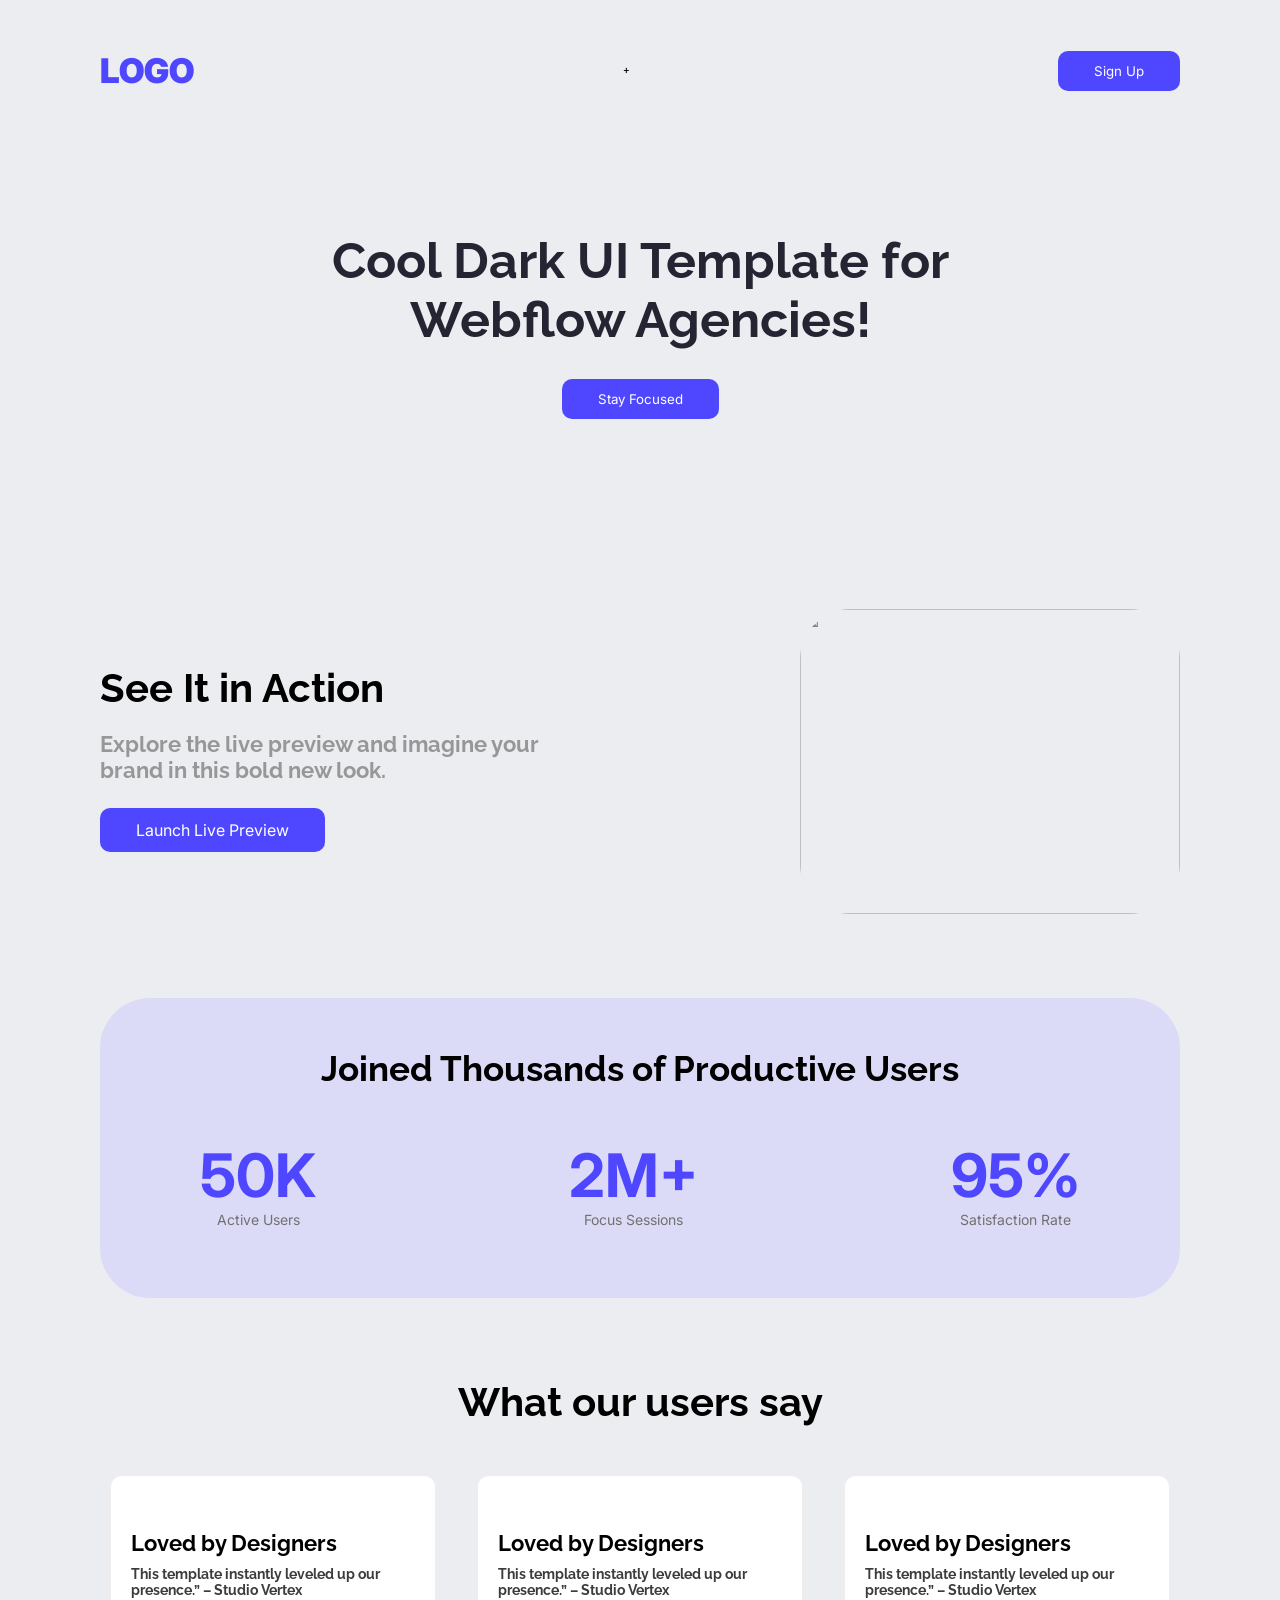
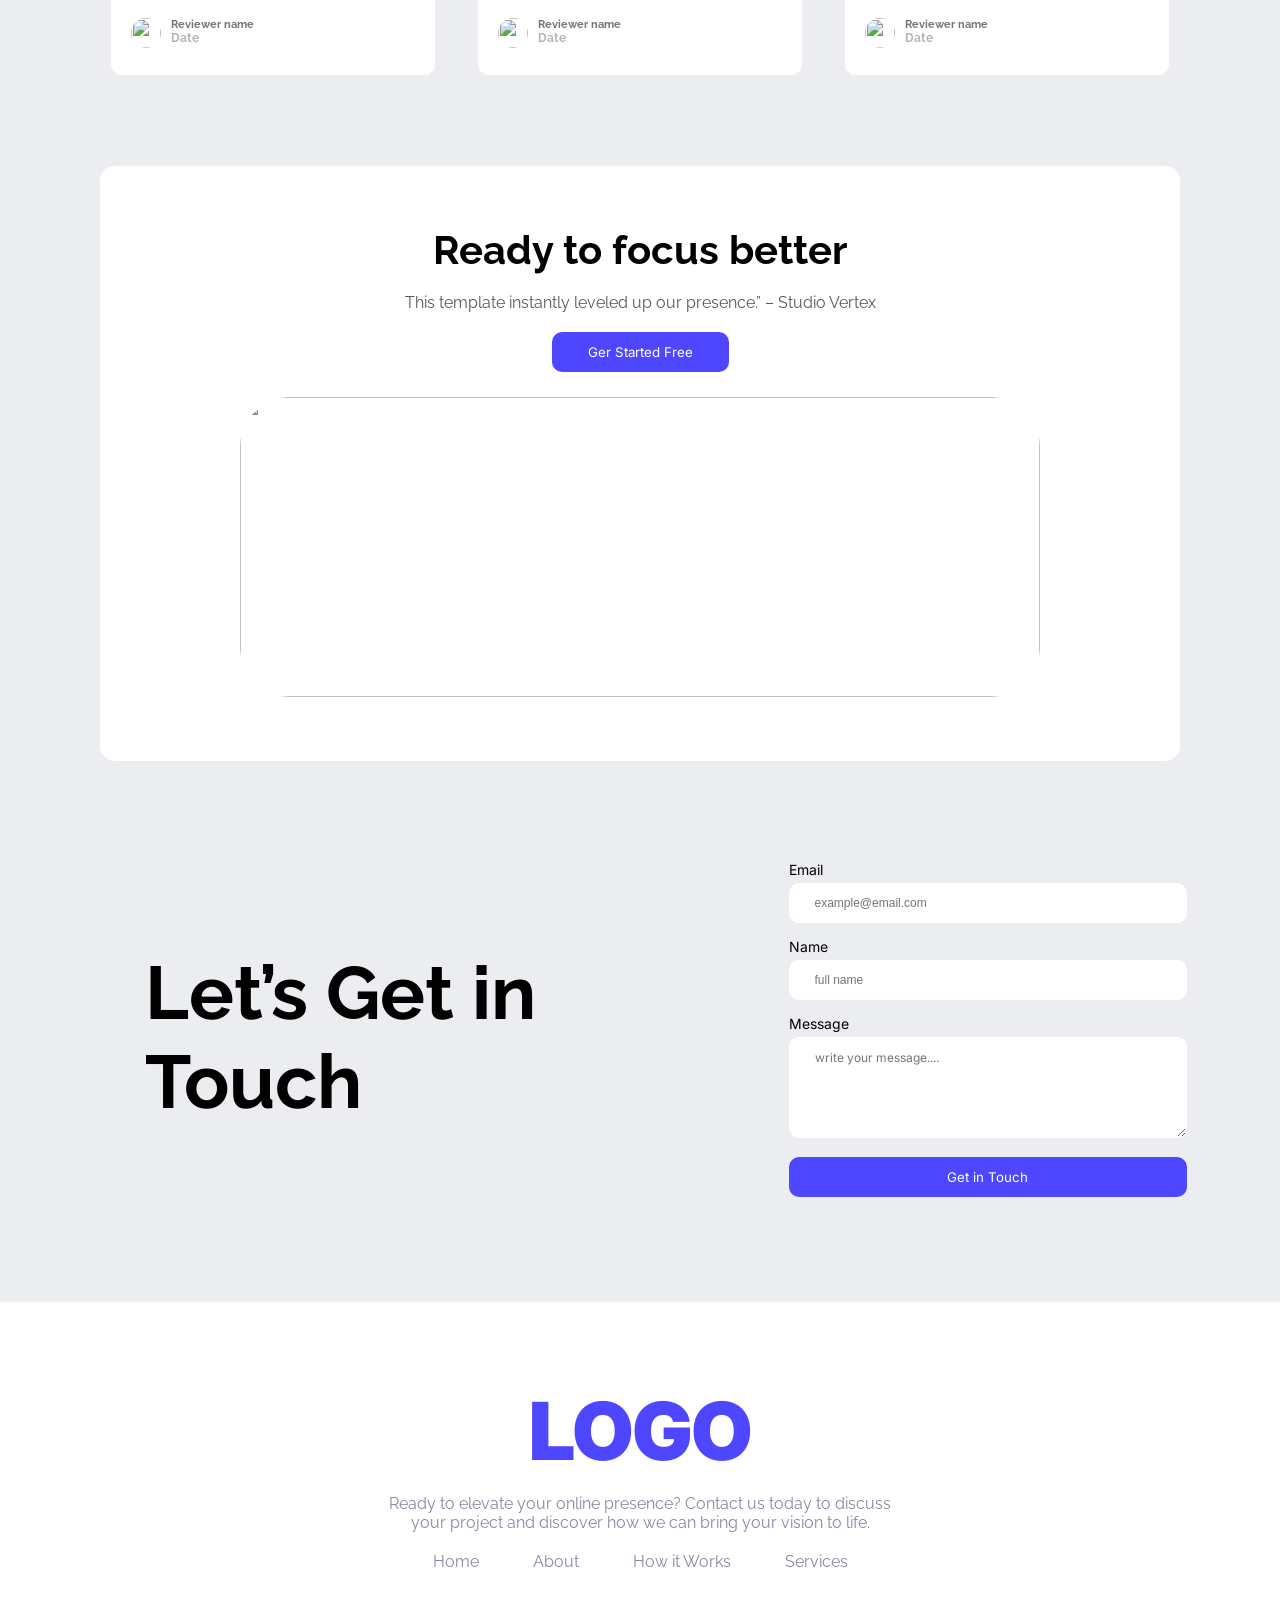
==== index.html @ 705f2113 "adding correction" ====
<!DOCTYPE html>
<html lang="en">
<head>
    <meta charset="UTF-8">
    <meta name="viewport" content="width=device-width, initial-scale=1.0">
    <title>Document</title>

  <link rel="preconnect" href="https://fonts.googleapis.com">

  <link rel="preconnect" href="https://fonts.gstatic.com" crossorigin>

  <link rel="preconnect" href="https://fonts.gstatic.com" crossorigin>

  <link
    href="https://fonts.googleapis.com/css2?family=Inter:ital,opsz,wght@0,14..32,100..900;1,14..32,100..900&family=Raleway:ital,wght@0,100..900;1,100..900&display=swap"
    rel="stylesheet">

  <link rel="stylesheet" href="styles/mystyle.css">

</head>
<body class="body-design">

  <header class="header">
    <!--nav-->
    <nav>
      <h3 class="nav-header">LOGO</h3>
      +<button class="first-btn">Sign Up</button>
    </nav>
  

    <!--banner-->
    <section class="banner">
      <h1>Cool Dark UI Template for <br>Webflow Agencies!</h1>
      <button class="first-btn">Stay Focused
      </button>

    </section>
   
  </header>


   <main>
    <!--action part-->

    <section class="action">

      <div class="left-side-action">

        <h2>See It in Action</h2>
        <h4>Explore the live preview and imagine your <br> brand in this bold new look.</h4>

        <div class="first-btn">Launch Live Preview</div>

      </div>

      <div class="right-side-action">
        <img src="Assets/wc-mini.png" alt="">
      </div>

    </section>
   

    <!--user part -->
    <section class="productive-user">
      <h2>Joined Thousands of Productive Users</h2>
      <div class="user-details">
        <p><span>50K</span><br>Active Users</p>
        <p><span>2M+</span><br>Focus Sessions</p>
        <p><span>95%</span><br>Satisfaction Rate</p>
      </div>
    </section>
  

    <!--user feedback part-->
    <section class="feedback">
      <h3 class="feedback-header">What our users say</h3>
      <div class="user-card">
        <div class="cards card-1">
          <div class="str">
            <img src="Assets/icon-star.png" alt="">
            <img src="Assets/icon-star.png" alt="">
            <img src="Assets/icon-star.png" alt="">
            <img src="Assets/icon-star.png" alt="">
            <img src="Assets/icon-star.png" alt="">
          </div>
          <h4>Loved by Designers</h4>
          <h6>This template instantly leveled up our <br> presence.” – Studio Vertex</h6>
          <div class="reviewer-card">
            <img src="Assets/avatar.png" alt="">
            <div class="review-sender">
              <p>Reviewer name <br> <span>Date</span></p>
            </div>
          </div>
        </div>

        <div class="cards card-2">
          <div class="str">
            <img src="Assets/icon-star.png" alt="">
            <img src="Assets/icon-star.png" alt="">
            <img src="Assets/icon-star.png" alt="">
            <img src="Assets/icon-star.png" alt="">
            <img src="Assets/icon-star.png" alt="">
          </div>
          <h4>Loved by Designers</h4>
          <h6>This template instantly leveled up our <br> presence.” – Studio Vertex</h6>
          <div class="reviewer-card">
            <img src="Assets/avatar.png" alt="">
            <div class="review-sender">
              <p>Reviewer name <br> <span>Date</span></p>
            </div>
          </div>
        </div>

        <div class="cards card-3">
          <div class="str">
            <img src="Assets/icon-star.png" alt="">
            <img src="Assets/icon-star.png" alt="">
            <img src="Assets/icon-star.png" alt="">
            <img src="Assets/icon-star.png" alt="">
            <img src="Assets/icon-star.png" alt="">
          </div>
          <h4>Loved by Designers</h4>
          <h6>This template instantly leveled up our <br> presence.” – Studio Vertex</h6>
          <div class="reviewer-card">
            <img src="Assets/avatar.png" alt="">
            <div class="review-sender">
              <p>Reviewer name <br> <span>Date</span></p>
            </div>
          </div>
        </div>

      </div>
    </section>
    

<!--focus part -->
    <section class="focus-part">
      <h3>Ready to focus better</h3>
      <p>This template instantly leveled up our presence.” – Studio Vertex</p>
      <button class="first-btn">Ger Started Free</button>
      <img src="Assets/wc-big.png" alt="">

    </section>
  


    <!--let's get part-->
    <section class="let-part">
      <div class="left-let-part">
        <h2>Let’s Get in <br> Touch</h2>
      </div>
      <div class="right-let-part">

        <form action="user-form" class="container-fm">

          <div class="part-fm">
            <label for="email">Email</label>
            <input type="email" name="email" id="email" placeholder="example@email.com">
          </div>

          <div class="part-fm">
            <label for="name">Name</label>
            <input type="text" name="name" id="name" placeholder="full name">
          </div>

          <div class="part-fm">
            <label for="message">Message</label>
            <textarea name="message" id="message" placeholder="write your message...."></textarea>
          </div>
          
          <div class="part-fm">
            <button class="first-btn">Get in Touch</button>
          </div>
        </form>
      </div>
    </section>

   
   
  </main>

  


    <!--footer -->
  <footer class="ftr">
    <div class="ftr-headline">

      <h1>LOGO</h1>
      <p>Ready to elevate your online presence? Contact us today to discuss <br> your project and discover how we can
        bring your
        vision to life.</p>
    </div>
    <div class="ftr-menu">
      <ul>
        <li><a href="">Home</a></li>
        <li><a href="">About</a></li>
        <li><a href="">How it Works</a></li>
        <li><a href="">Services</a></li>
      </ul>
    </div>
  </footer>
 
</body>

</html>
---- styles/mystyle.css ----
* {
  margin: 0;
  padding: 0;
}
.inter-sans-serif {
  font-family: 'Inter', sans-serif;
  font-style: normal;
  font-optical-sizing: auto;
}

.body-design {
  font-family: 'Raleway', sans-serif;
  font-style: normal;
  font-optical-sizing: auto;
}


/* button*/
.first-btn {
  font-family: 'Inter', sans-serif;
  padding: 12px 36px;
  background-color: #4e47ff;
  color: #fff;
  border-radius: 10px;
  border: none;
  cursor: pointer;
  transition: background-color 0.6s ease;
}
.first-btn:hover {
  color: black;
  background-color: rgb(255, 0, 234);
}

body {
  max-width: 1440px;
  background: #ecedf1;
}

/* header*/
.header {
  background-image: url(../Assets/Hero-bg.png);
  background-repeat: no-repeat;
  margin: 0 auto;
}
.header nav {
  display: flex;
  align-items: center;
  justify-content: space-between;
  padding: 50px 100px;
}
.nav-header {
  font-family: 'Inter', sans-serif;
  font-size: 34px;
  font-weight: 900;
  color: #4e47ff;
}

/* banner*/
.banner {
  max-width: 905px;
  margin: 90px auto;
  text-align: center;
}
.banner h1 {
  font-size: 50px;
  font-weight: bold;
  color: #252432;
  margin-bottom: 30px;
}
.banner .first-btn {
  margin-bottom: 100px;
}

/*action part */
.action {
  display: flex;
  max-width: 1140px;
  align-items: center;
  justify-content: space-between;
  margin: 0 auto;
  padding: 0 100px;
  margin-bottom: 80px;
}
.left-side-action {
  width: 500px;
  height: 200px;
}
.left-side-action h2 {
  font-size: 40px;
  font-weight: bold;
}
.left-side-action h4 {
  font-size: 22px;
  color: #979797;
  margin: 20px 0 25px 0;
  display: block;
  text-align: left;
}
.right-side-action img {
  width: 380px;
  height: 305px;
  border-radius: 50px;
}
.action .first-btn {
  display: inline-block;
}

/* start productive user section */
.productive-user {
  background-color: #dcdbf7;
  max-width: 1140px;
  height: 300px;
  margin: 0 100px;
  text-align: center;
  padding: 0 100px;
  border-radius: 50px;
  margin-bottom: 80px;
}
.productive-user h2 {
  font-size: 35px;
  font-weight: bold;
  padding: 50px;
}
.user-details {
  font-family: 'Inter', sans-serif;
  display: flex;
  align-items: center;
  justify-content: space-between;
}
.user-details span {
  font-size: 60px;
  font-weight: bold;
  color: #4e47ff;
}
.user-details p {
  font-size: 14px;
  color: #726f6f;
}

/* start user feedback section */
.feedback {
  max-width: 1140px;
  margin: 0 auto;
  padding: 0 100px;
  margin-bottom: 80px;
}
.feedback .feedback-header {
  font-size: 40px;
  font-weight: bold;
  text-align: center;
  margin-bottom: 40px;
}
.user-card {
  display: flex;
  align-items: center;
  justify-content: space-between;
}
.cards {
  background-color: #fff;
  padding: 20px 55px 20px 20px;
  margin: 10px;
  border-radius: 12px;
  border: 1px solid #f2eded;
}
.cards .str {
  width: 100%;
  margin-bottom: 15px;
}
.cards h4 {
  font-size: 22px;
  font-weight: bold;
  margin-bottom: 10px;
}
.cards h6 {
  font-size: 14px;
  color: #3c3c3c;
  margin-bottom: 20px;
}
.reviewer-card {
  display: flex;
}
.reviewer-card img {
  width: 30px;
  height: 30px;
  border-radius: 50%;
  margin-right: 10px;
}
.review-sender p {
  font-size: 11px;
  font-weight: bold;
  color: #757575;
  margin-bottom: 10px;
}
.review-sender span {
  font-size: 12px;
  color: #b3b3b3;
}


/*focus part */
.focus-part {
  max-width: 1140px;
  margin: 0 100px;
  align-items: center;
  justify-content: center;
  padding: 60px;
  background-color: #fff;
  margin-bottom: 80px;
  border-radius: 15px;
  text-align: center;
}
.focus-part h3 {
  font-size: 40px;
  font-weight: bold;
  margin-bottom: 20px;
}
.focus-part p {
  font-size: 16px;
  color: #585858;
  margin-bottom: 20px;
}
.focus-part .first-btn {
  display: inline-block;
  margin-bottom: 25px;
}
.focus-part img {
  width: 800px;
  height: 300px;
  border-radius: 50px;
}

/* start get in touch section */
.let-part {
  max-width: 1140px;
  display: flex;
  align-items: center;
  justify-content: space-between;
  margin: 0 100px;
  padding: 0 45px;
  margin-bottom: 70px;
}
.left-let-part {
  width: 65%;
}
.left-let-part h2 {
  font-family: 'Raleway', sans-serif;
  font-size: 75px;
  font-weight: bold;
  text-align: left;
}

.right-let-part{
  width: 35%;
  margin: 20px auto;
  text-align: left;
}
.container-fm {
  width: 100%;
}
.part-fm {
  margin-bottom: 15px;
  font-family: 'Inter', sans-serif;
}
.part-fm label {
  display: block;
  font-size: 14px;
  margin-bottom: 5px;
}
.part-fm input,
.part-fm textarea {
  width: 100%;
  padding: 12px 25px;
  border-radius: 10px;
  border: 1px solid #fff;
  color: #fff;
  font-size: 12px;
  text-align: left;
  cursor: pointer;
}
.part-fm textarea {
  font-family: 'Inter', sans-serif;
  height: 75px;
}
.part-fm .first-btn{
  width: 115%;   
}


/*footer*/

.ftr {
  margin: 0 auto;
  align-items: center;
  justify-content: center;
  text-align: center;
  padding: 80px 0 80px;
  background: #fff;
}

.ftr-headline h1 {
  font-family: 'Inter', sans-serif;
  font-size: 80px;
  font-weight: 900;
  color: #4e47ff;
}
.ftr-headline p {
  color: #8987a1;
  margin: 15px 0 20px;
}

.ftr-menu ul {
  list-style: none;
}
.ftr-menu li {
  display: inline;
  padding: 25px;
}
.ftr-menu a {
  text-decoration: none;
  color: #8987a1;
  transition: color 0.5s ease;
}
.ftr-menu a:hover {
  color: #fa5494;
  font-weight: bolder;

  
}
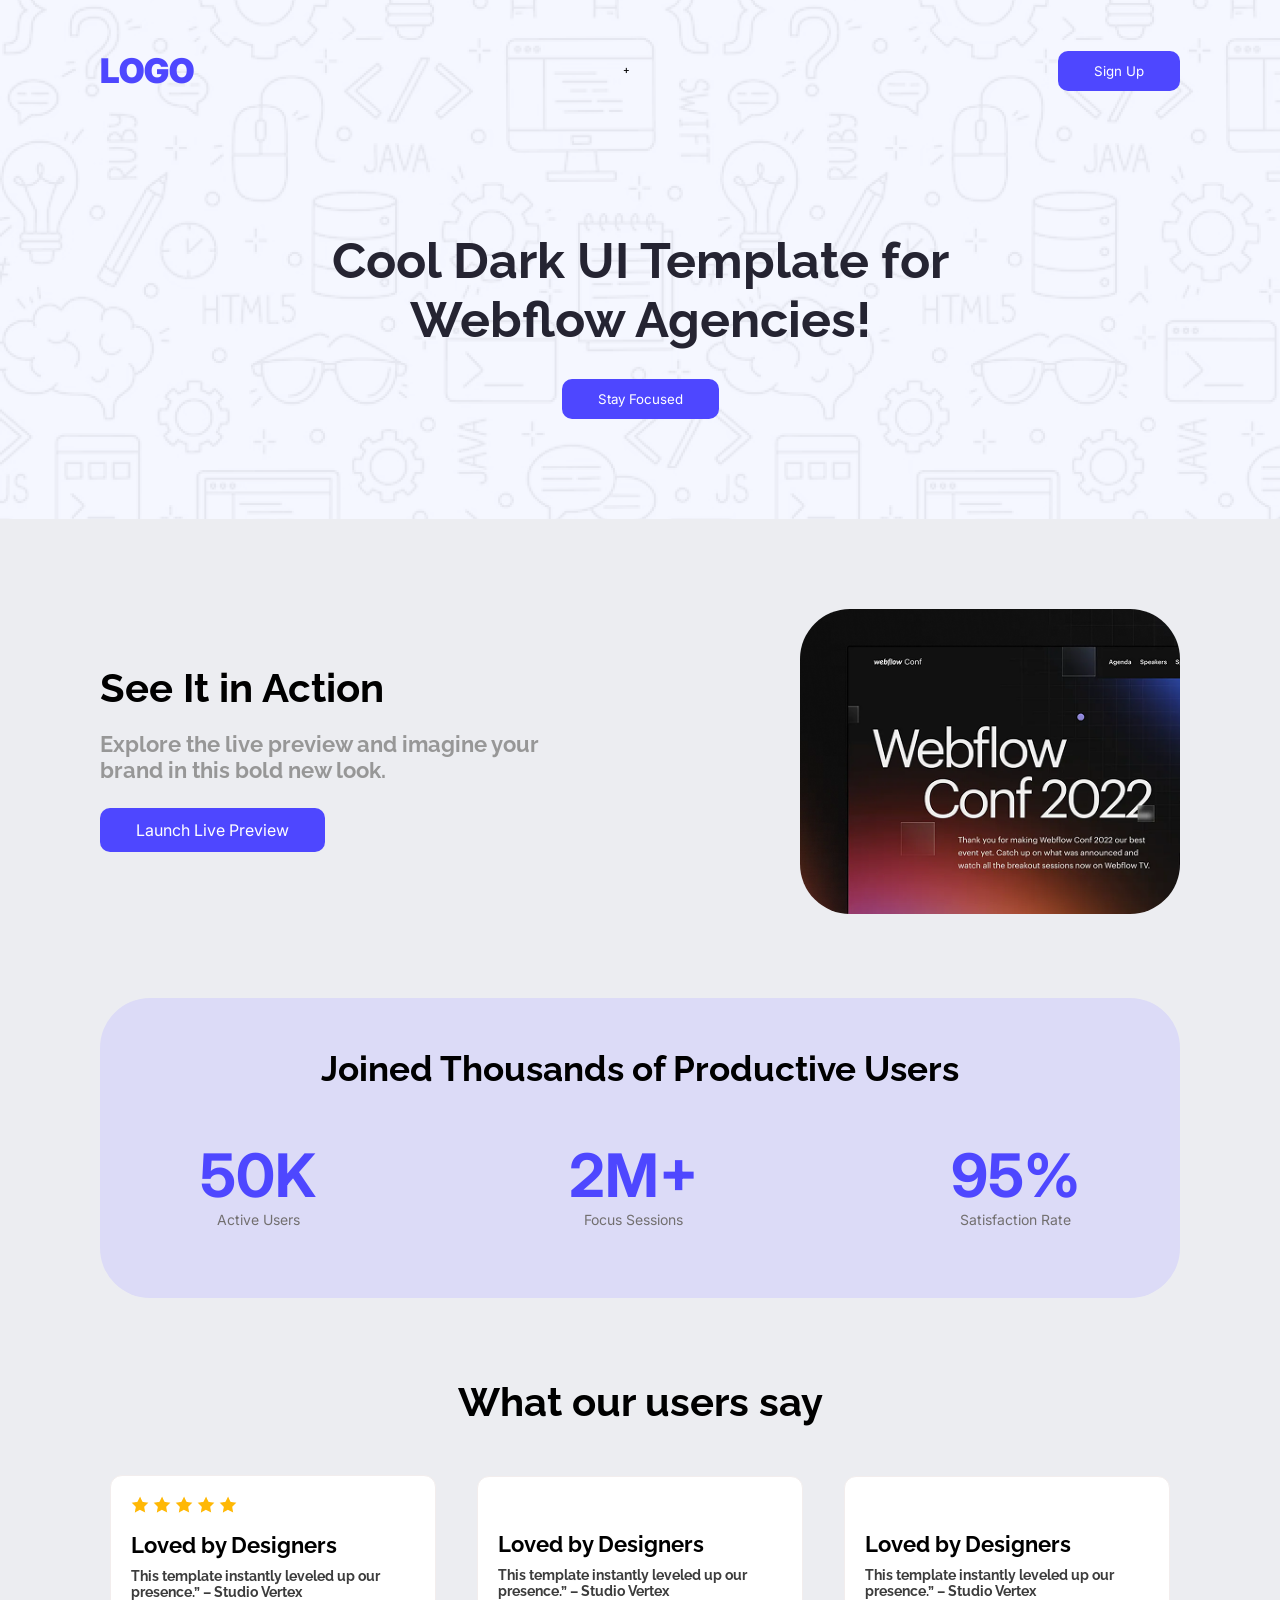
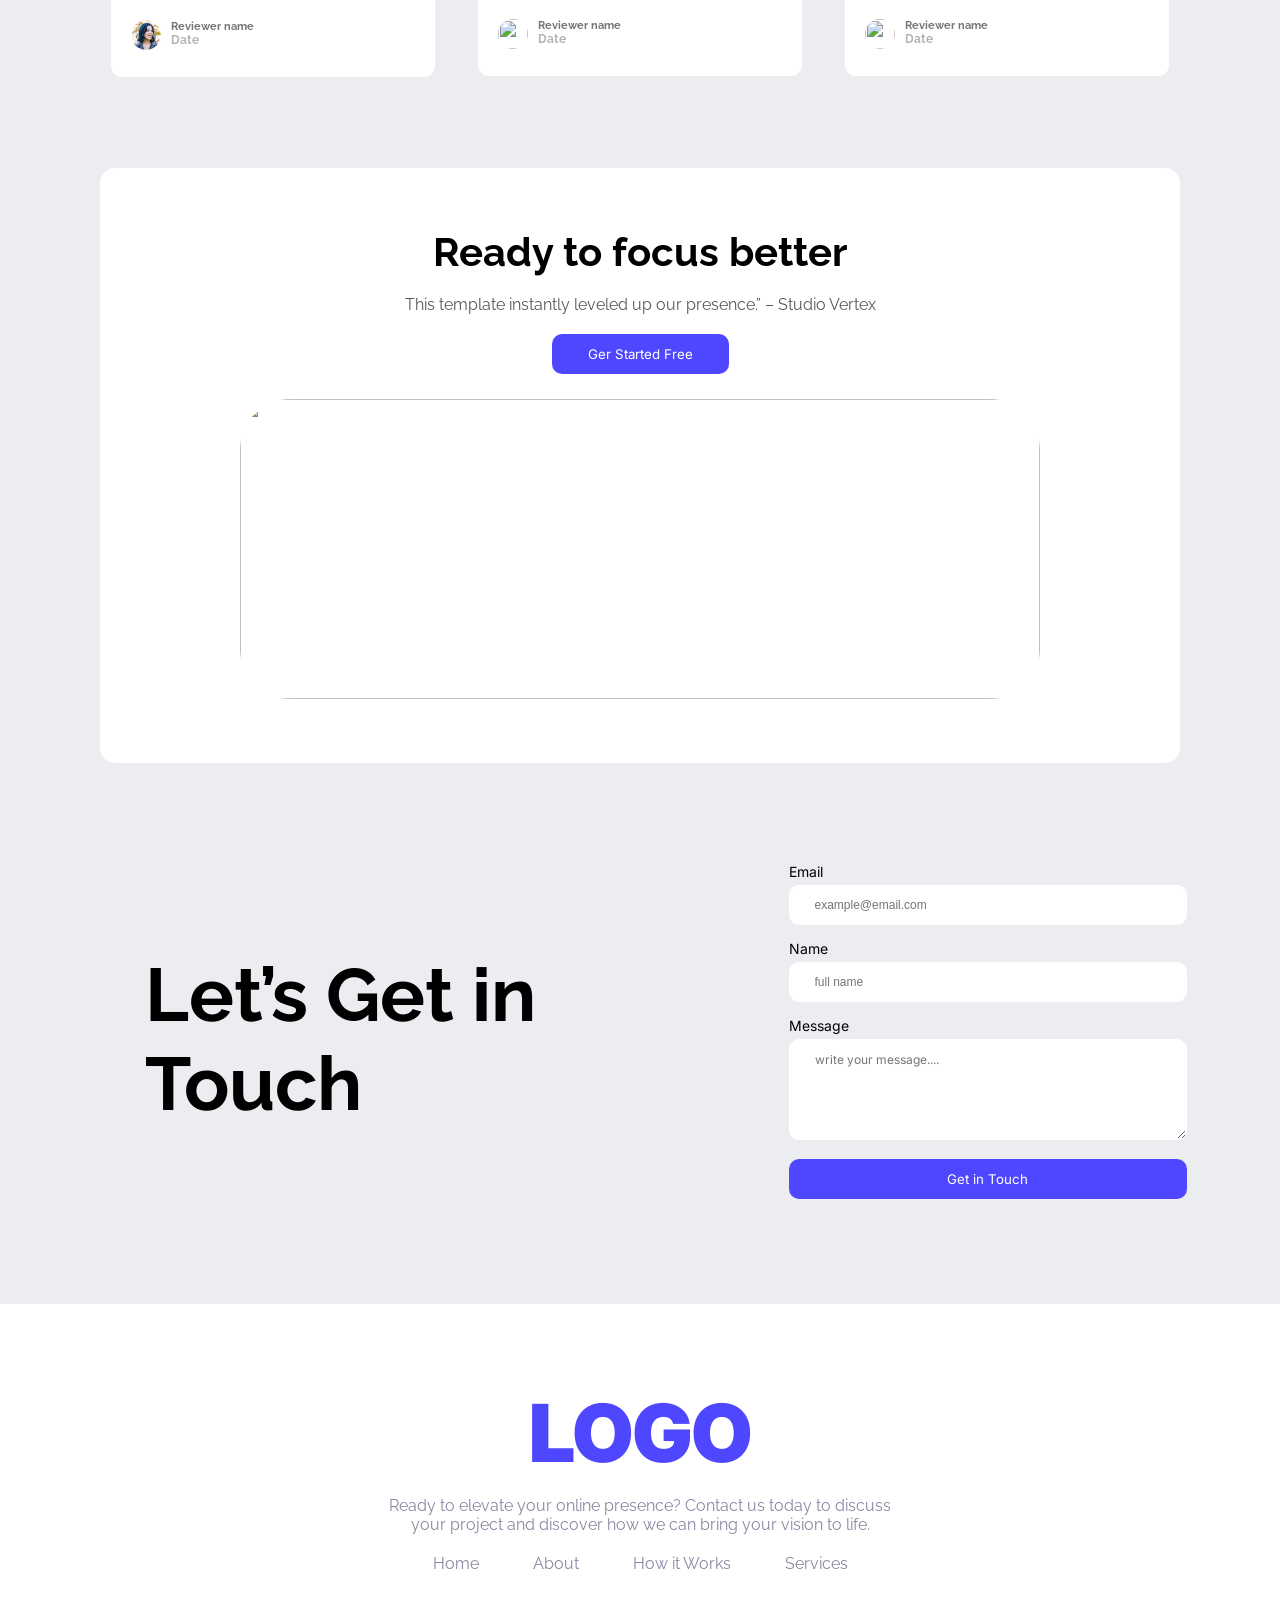
==== commit bb358432: "image add and some confusion is cleared" ====
--- a/index.html
+++ b/index.html
@@ -54,7 +54,7 @@
       </div>
 
       <div class="right-side-action">
-        <img src="Assets/wc-mini.png" alt="">
+        <img src="assets/wc-mini.png" alt="">
       </div>
 
     </section>
@@ -77,16 +77,16 @@
       <div class="user-card">
         <div class="cards card-1">
           <div class="str">
-            <img src="Assets/icon-star.png" alt="">
-            <img src="Assets/icon-star.png" alt="">
-            <img src="Assets/icon-star.png" alt="">
-            <img src="Assets/icon-star.png" alt="">
-            <img src="Assets/icon-star.png" alt="">
+            <img src="assets/icon-star.png" alt="">
+            <img src="assets/icon-star.png" alt="">
+            <img src="assets/icon-star.png" alt="">
+            <img src="assets/icon-star.png" alt="">
+            <img src="assets/icon-star.png" alt="">
           </div>
           <h4>Loved by Designers</h4>
           <h6>This template instantly leveled up our <br> presence.” – Studio Vertex</h6>
           <div class="reviewer-card">
-            <img src="Assets/avatar.png" alt="">
+            <img src="assets/avatar.png" alt="">
             <div class="review-sender">
               <p>Reviewer name <br> <span>Date</span></p>
             </div>
--- a/styles/mystyle.css
+++ b/styles/mystyle.css
@@ -38,7 +38,7 @@
 
 /* header*/
 .header {
-  background-image: url(../Assets/Hero-bg.png);
+  background-image: url(../assets/Hero-bg.png);
   background-repeat: no-repeat;
   margin: 0 auto;
 }
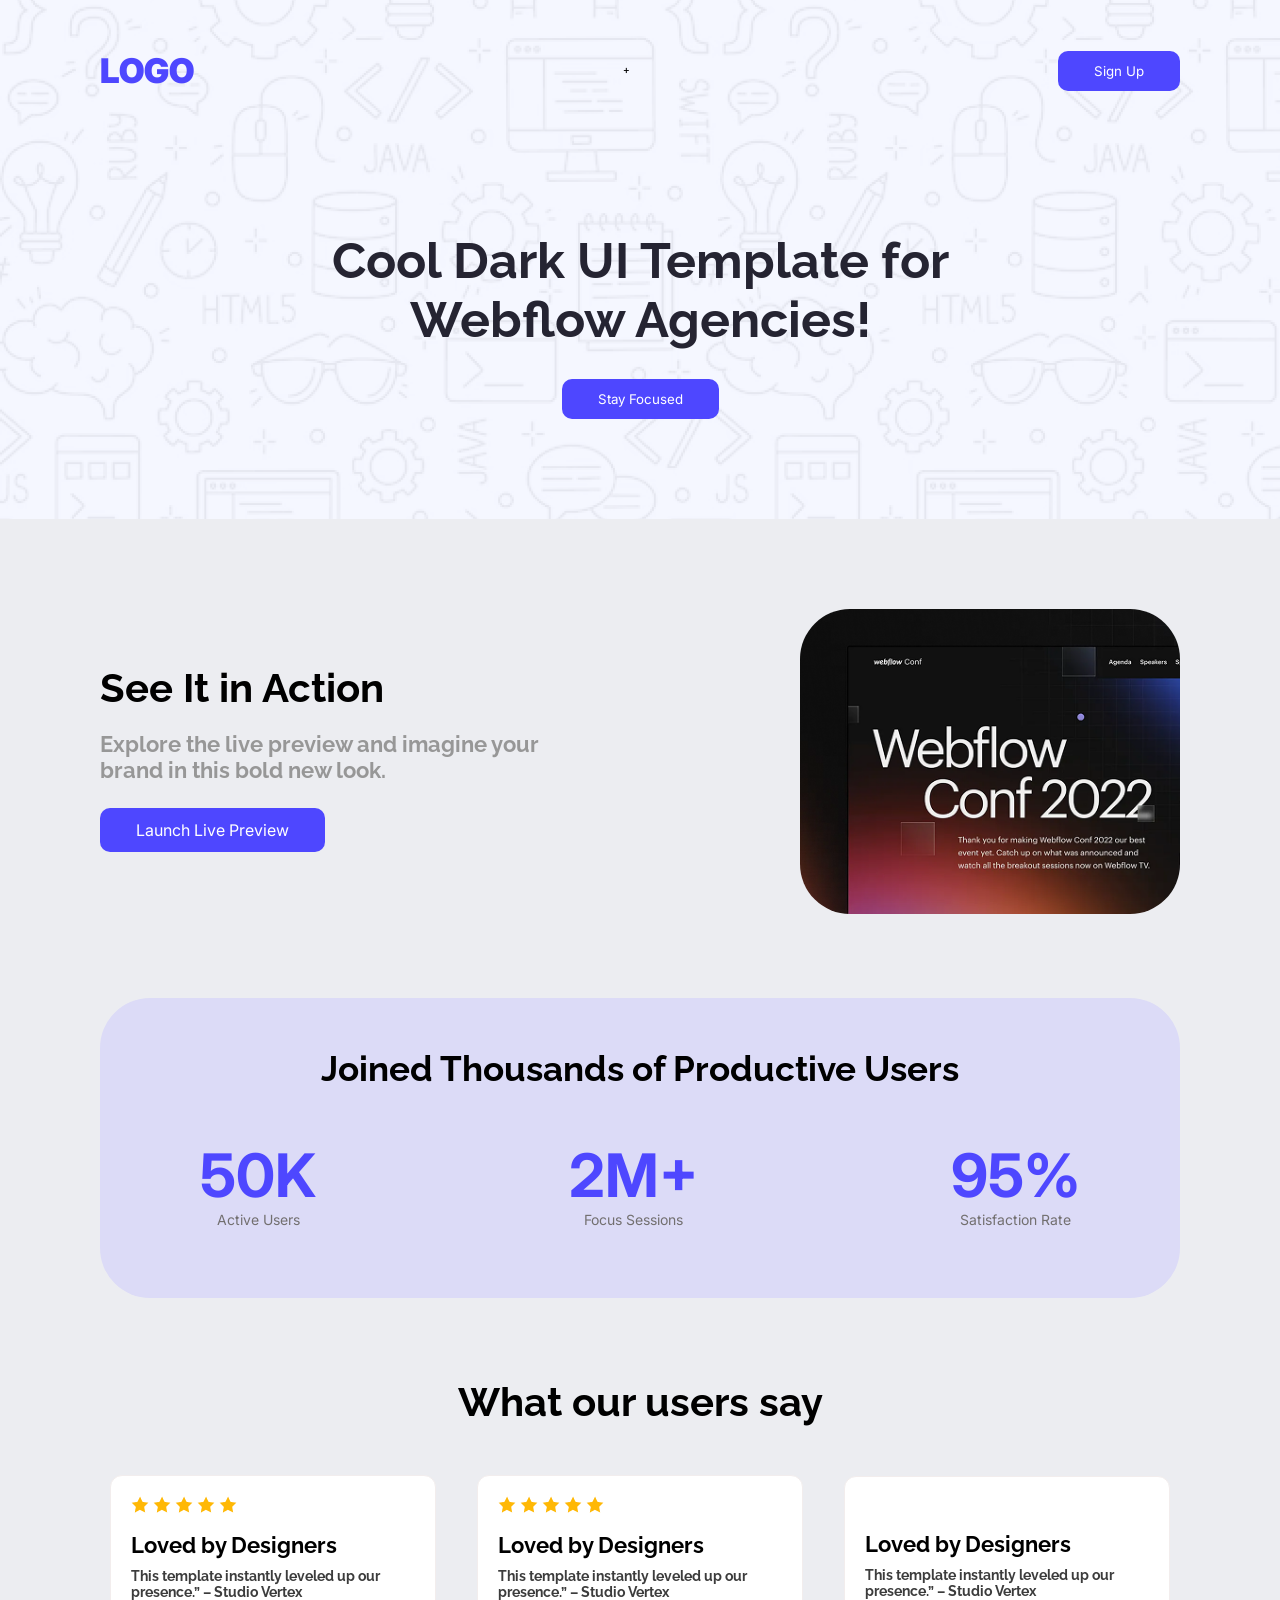
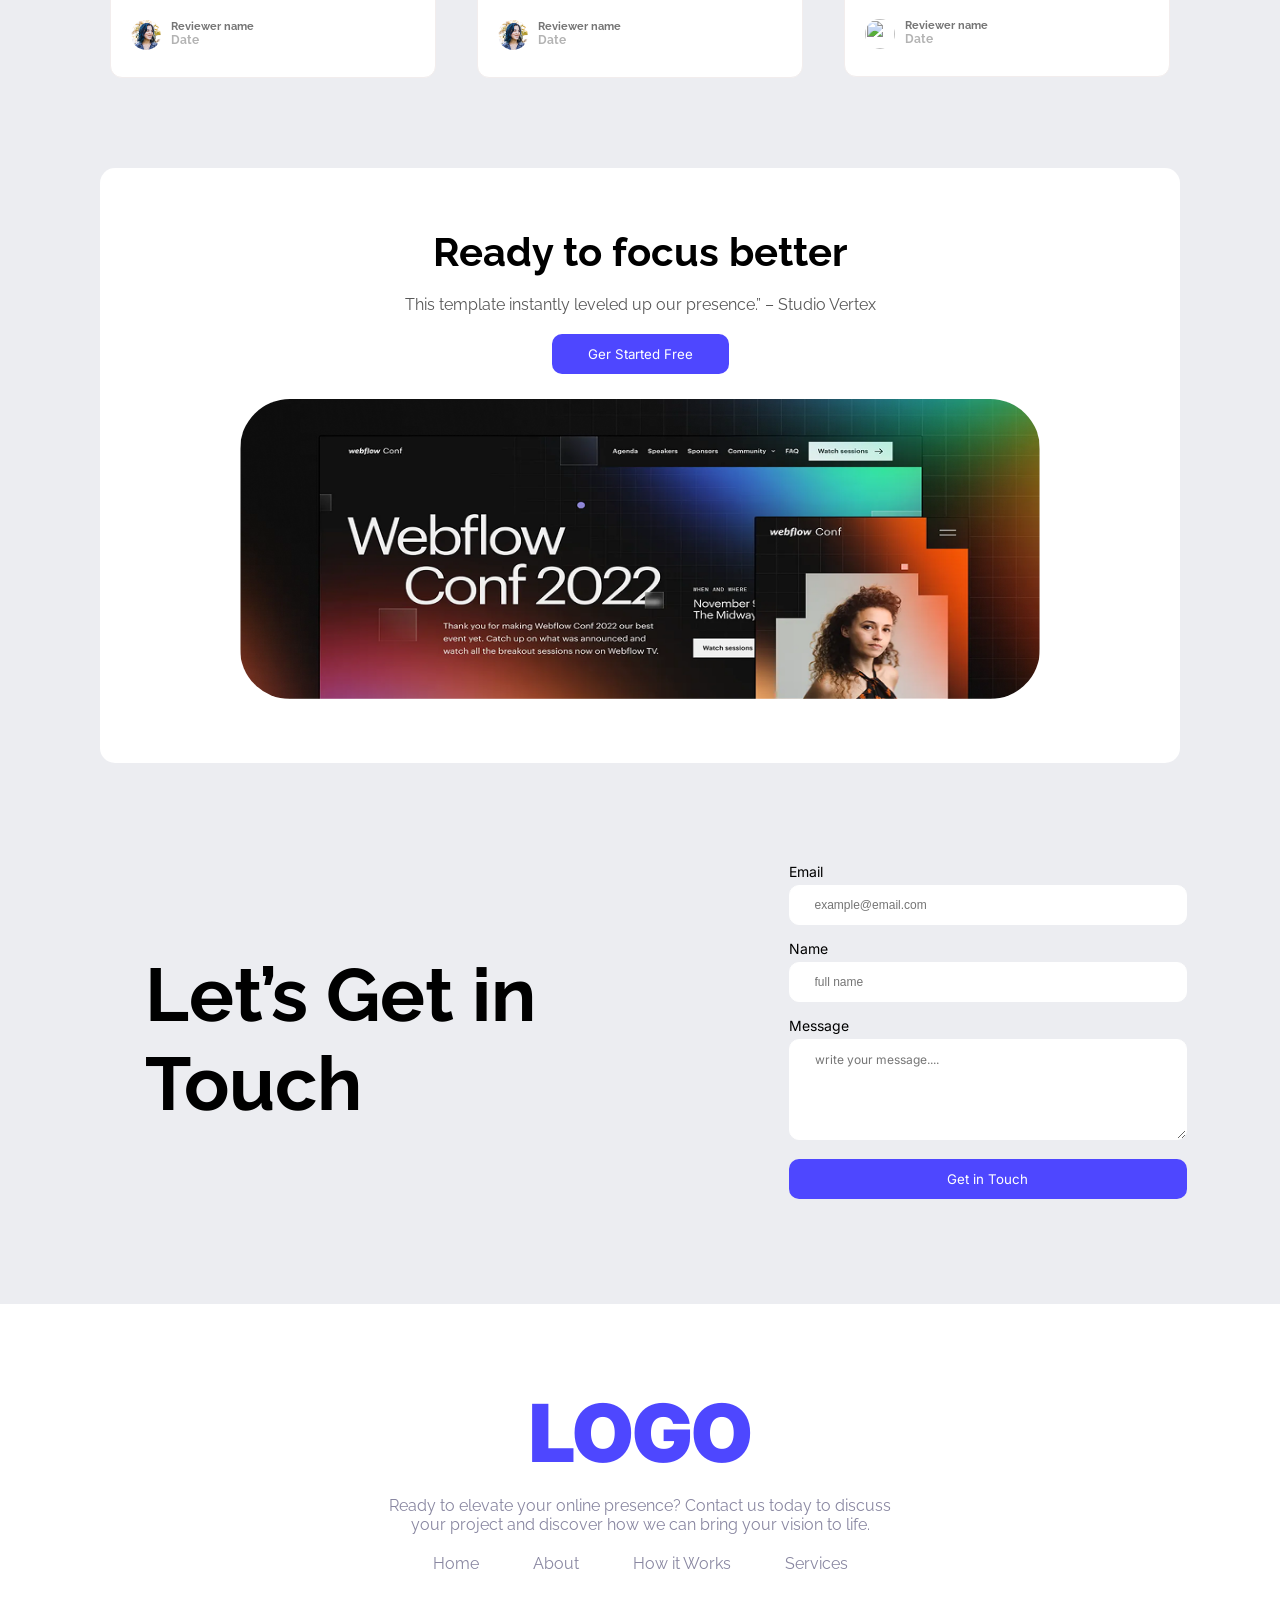
==== commit 9af02109: "small problem solved" ====
--- a/index.html
+++ b/index.html
@@ -30,7 +30,7 @@
 
     <!--banner-->
     <section class="banner">
-      <h1>Cool Dark UI Template for <br>Webflow Agencies!</h1>
+      <h1> Cool Dark UI Template for <br> Webflow Agencies!</h1>
       <button class="first-btn">Stay Focused
       </button>
 
@@ -95,6 +95,24 @@
 
         <div class="cards card-2">
           <div class="str">
+            <img src="assets/icon-star.png" alt="">
+            <img src="assets/icon-star.png" alt="">
+            <img src="assets/icon-star.png" alt="">
+            <img src="assets/icon-star.png" alt="">
+            <img src="assets/icon-star.png" alt="">
+          </div>
+          <h4>Loved by Designers</h4>
+          <h6>This template instantly leveled up our <br> presence.” – Studio Vertex</h6>
+          <div class="reviewer-card">
+            <img src="assets/avatar.png" alt="">
+            <div class="review-sender">
+              <p>Reviewer name <br> <span>Date</span></p>
+            </div>
+          </div>
+        </div>
+
+        <div class="cards card-3">
+          <div class="str">
             <img src="Assets/icon-star.png" alt="">
             <img src="Assets/icon-star.png" alt="">
             <img src="Assets/icon-star.png" alt="">
@@ -111,24 +129,6 @@
           </div>
         </div>
 
-        <div class="cards card-3">
-          <div class="str">
-            <img src="Assets/icon-star.png" alt="">
-            <img src="Assets/icon-star.png" alt="">
-            <img src="Assets/icon-star.png" alt="">
-            <img src="Assets/icon-star.png" alt="">
-            <img src="Assets/icon-star.png" alt="">
-          </div>
-          <h4>Loved by Designers</h4>
-          <h6>This template instantly leveled up our <br> presence.” – Studio Vertex</h6>
-          <div class="reviewer-card">
-            <img src="Assets/avatar.png" alt="">
-            <div class="review-sender">
-              <p>Reviewer name <br> <span>Date</span></p>
-            </div>
-          </div>
-        </div>
-
       </div>
     </section>
     
@@ -138,7 +138,7 @@
       <h3>Ready to focus better</h3>
       <p>This template instantly leveled up our presence.” – Studio Vertex</p>
       <button class="first-btn">Ger Started Free</button>
-      <img src="Assets/wc-big.png" alt="">
+      <img src="assets/wc-big.png" alt="">
 
     </section>
   
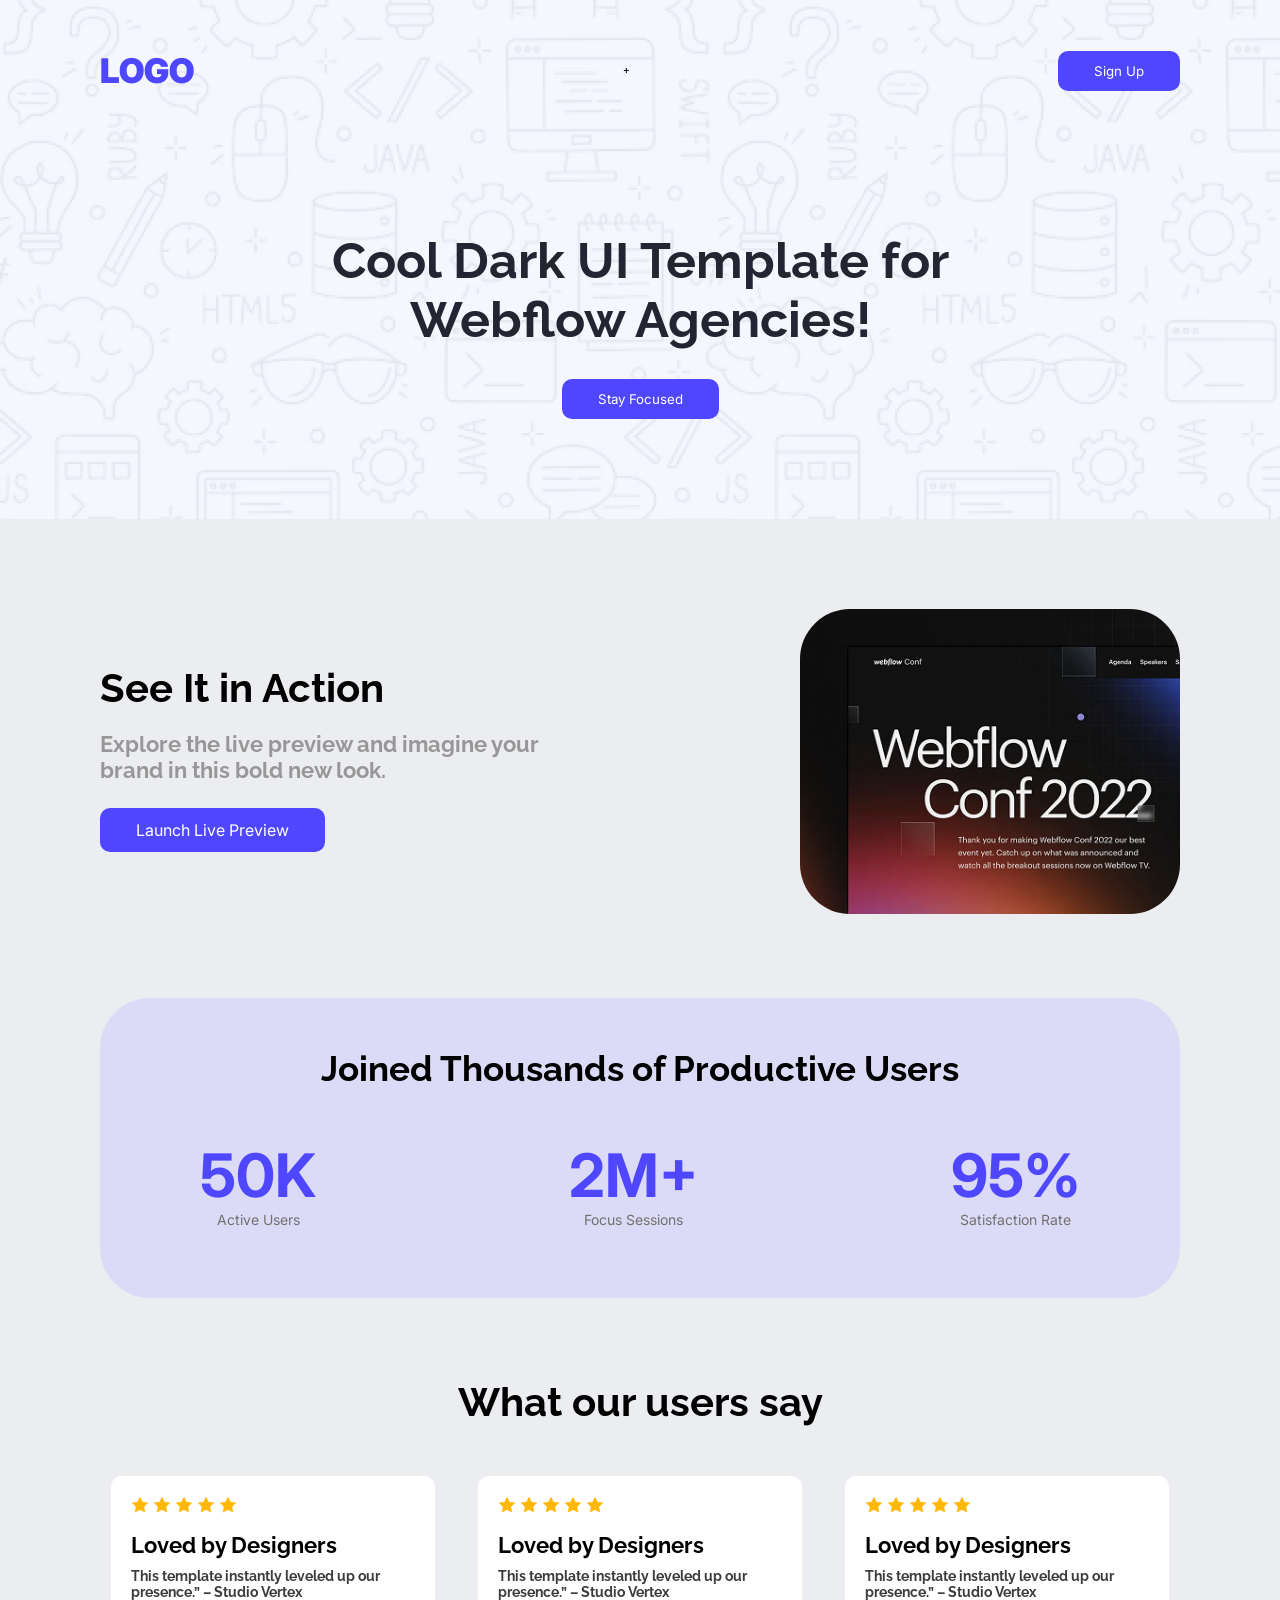
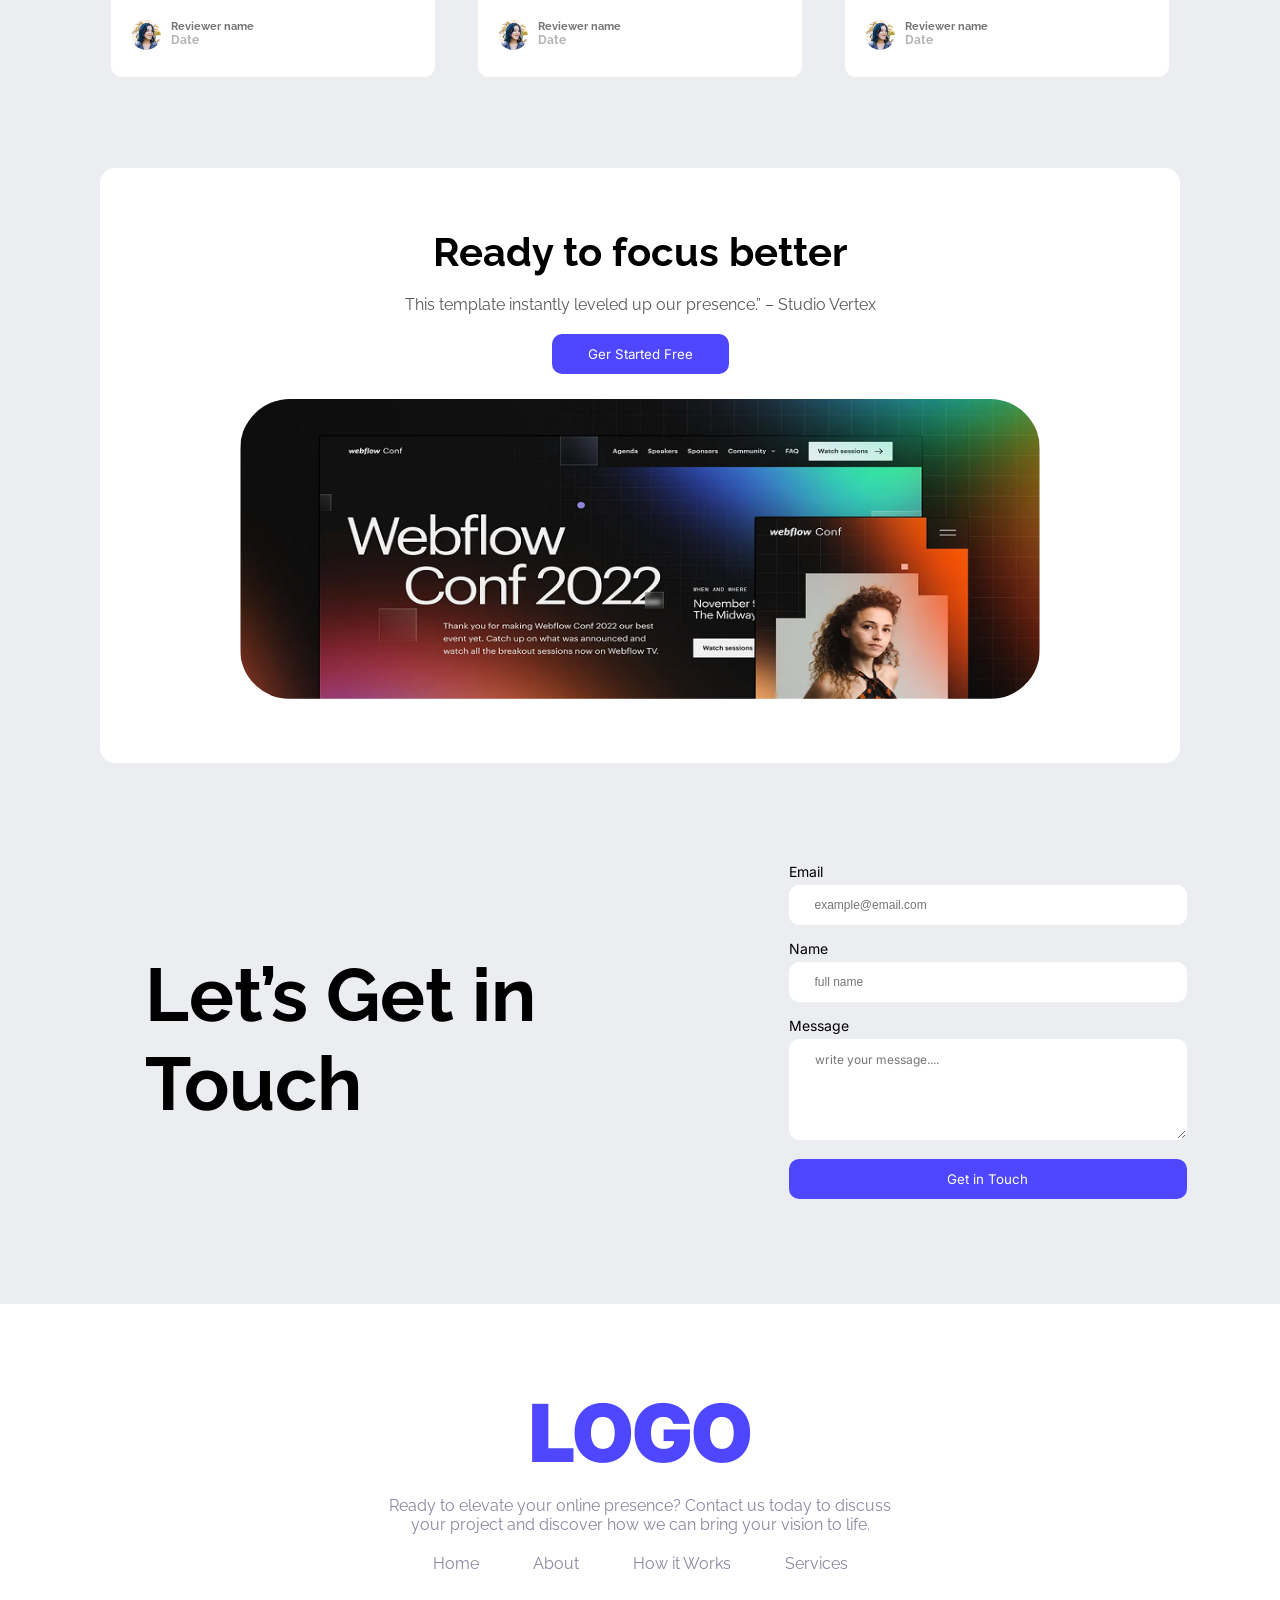
==== commit 22a2bb39: "missing image address solved" ====
--- a/index.html
+++ b/index.html
@@ -113,16 +113,16 @@
 
         <div class="cards card-3">
           <div class="str">
-            <img src="Assets/icon-star.png" alt="">
-            <img src="Assets/icon-star.png" alt="">
-            <img src="Assets/icon-star.png" alt="">
-            <img src="Assets/icon-star.png" alt="">
-            <img src="Assets/icon-star.png" alt="">
+            <img src="assets/icon-star.png" alt="">
+            <img src="assets/icon-star.png" alt="">
+            <img src="assets/icon-star.png" alt="">
+            <img src="assets/icon-star.png" alt="">
+            <img src="assets/icon-star.png" alt="">
           </div>
           <h4>Loved by Designers</h4>
           <h6>This template instantly leveled up our <br> presence.” – Studio Vertex</h6>
           <div class="reviewer-card">
-            <img src="Assets/avatar.png" alt="">
+            <img src="assets/avatar.png" alt="">
             <div class="review-sender">
               <p>Reviewer name <br> <span>Date</span></p>
             </div>
